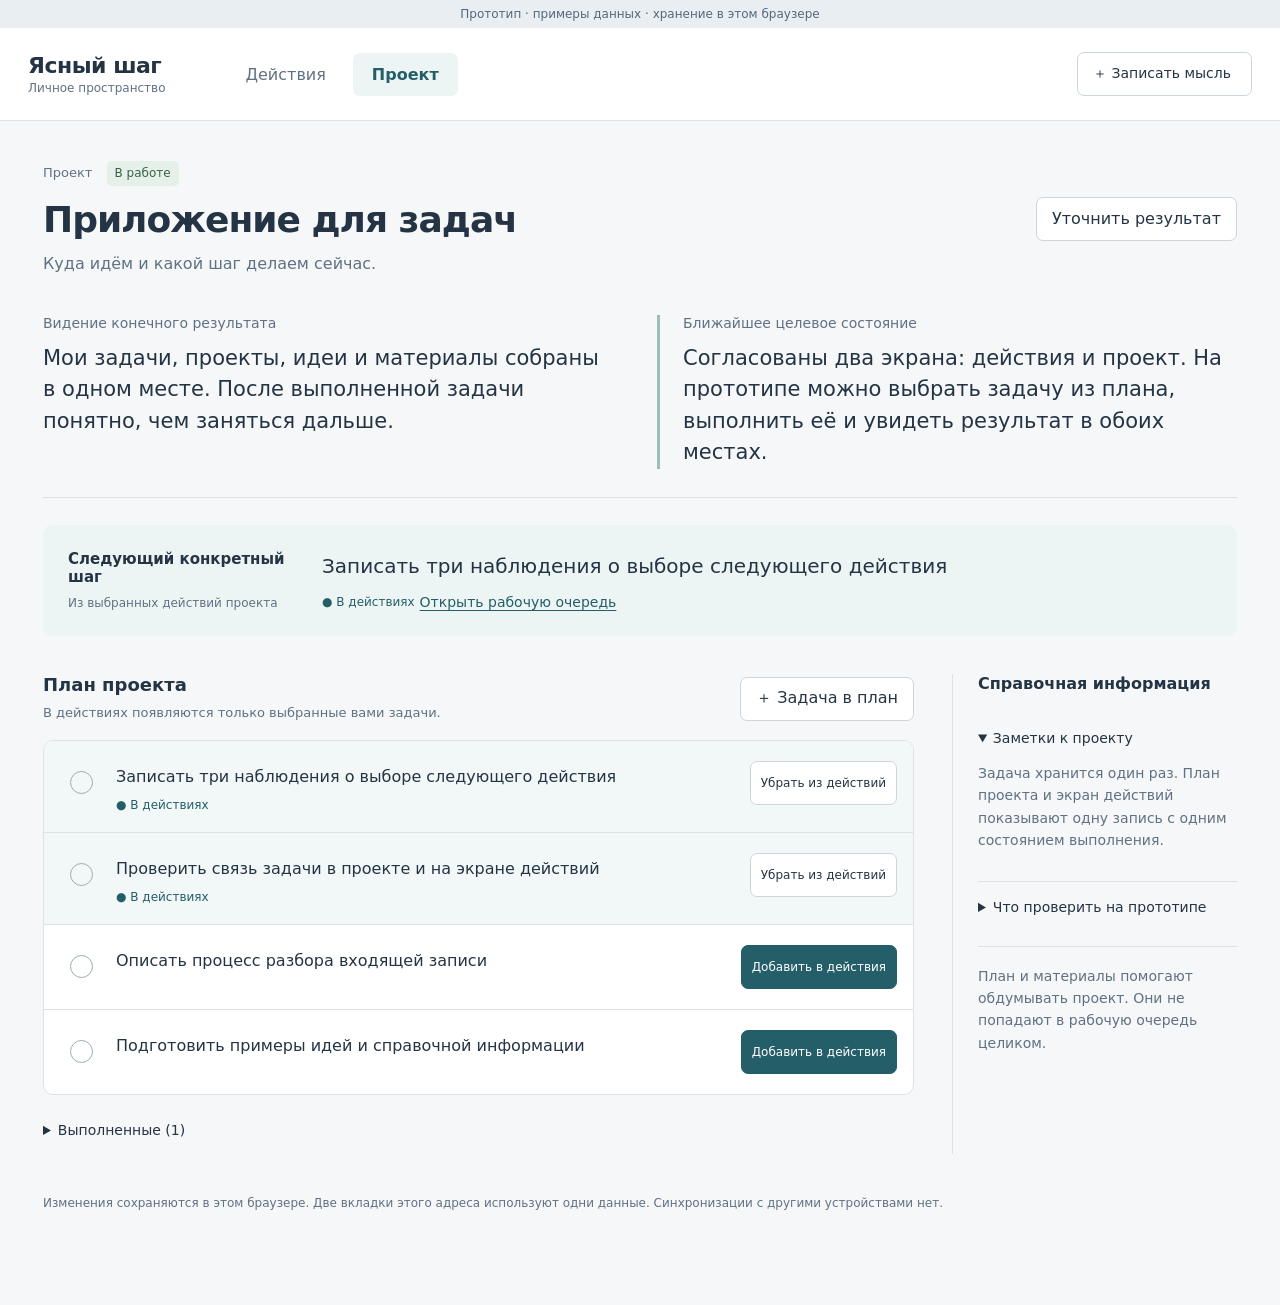
==== deliverables/clear-step/project.html @ dcada61d "feat: replace broad concept with linked actions and project screens" ====
<!doctype html>
<html lang="ru">
<head><meta charset="utf-8"><meta name="viewport" content="width=device-width,initial-scale=1"><title>Проект — Ясный шаг</title><link rel="stylesheet" href="screen.css"></head>
<body data-screen="project">
  <div class="demo">Прототип · примеры данных · хранение в этом браузере</div>
  <header class="app-header"><a class="brand" href="actions.html">Ясный шаг<span>Личное пространство</span></a><nav aria-label="Экраны прототипа"><a href="actions.html">Действия</a><a href="project.html" aria-current="page">Проект</a></nav><button type="button" data-action="capture" class="capture">＋ Записать мысль <span id="inbox-count"></span></button></header>
  <main>
    <div class="page-heading"><div><p class="eyebrow">Проект <span class="status-label">В работе</span></p><h1 id="project-name">Приложение для задач</h1><p class="intro">Куда идём и какой шаг делаем сейчас.</p></div><button type="button" data-action="edit-project">Уточнить результат</button></div>
    <section class="project-direction" aria-label="Направление проекта"><div class="vision"><h2>Видение конечного результата</h2><p id="vision"></p></div><div class="target"><h2>Ближайшее целевое состояние</h2><p id="target"></p></div></section>
    <section class="next-step" aria-labelledby="next-title"><div class="next-label"><h2 id="next-title">Следующий конкретный шаг</h2><small>Из выбранных действий проекта</small></div><div id="next-step"></div></section>
    <div class="project-workspace"><section id="plan"><div class="list-heading"><div><h2>План проекта</h2><p class="footnote">В действиях появляются только выбранные вами задачи.</p></div><button type="button" data-action="new-task">＋ Задача в план</button></div><div id="project-plan"></div><details class="completed-plan"><summary id="completed-summary">Выполненные</summary><div id="completed-plan"></div></details></section><aside class="materials"><h2>Справочная информация</h2><details open><summary>Заметки к проекту</summary><p>Задача хранится один раз. План проекта и экран действий показывают одну запись с одним состоянием выполнения.</p></details><details><summary>Что проверить на прототипе</summary><ul><li>Выбрать задачу из плана.</li><li>Найти её на экране действий.</li><li>Изменить формулировку и выполнить.</li><li>Вернуться в проект и увидеть результат.</li></ul></details><p class="footnote">План и материалы помогают обдумывать проект. Они не попадают в рабочую очередь целиком.</p></aside></div>
    <p id="storage-note" class="storage-note"></p>
  </main>
  <dialog id="task-dialog" aria-labelledby="task-dialog-title"><div id="task-dialog-content"></div></dialog>
  <dialog id="project-dialog" aria-labelledby="project-dialog-title"><div class="dialog-heading"><h2 id="project-dialog-title">Направление проекта</h2><button type="button" data-action="close-project" aria-label="Закрыть">×</button></div><form id="project-form"><label>Видение конечного результата<textarea name="vision" required maxlength="1500"></textarea></label><label>Ближайшее целевое состояние<textarea name="target" required maxlength="1500"></textarea></label><p id="project-error" class="form-error" role="alert"></p><div class="form-actions"><button class="primary" type="submit">Сохранить</button></div></form></dialog>
  <dialog id="capture-dialog" aria-labelledby="capture-title"><div class="dialog-heading"><h2 id="capture-title">Записать мысль</h2><button type="button" data-action="close-capture" aria-label="Закрыть">×</button></div><form id="capture-form"><label>Что нужно сохранить?<textarea name="text" required maxlength="2000" placeholder="Можно пока не решать, что с этим делать"></textarea></label><div class="form-actions"><button class="primary" type="submit">Сохранить во входящие</button></div></form><p class="footnote">Запись сохраняется отдельно. Она не становится действием автоматически.</p><details><summary id="inbox-summary">Записанные мысли</summary><div id="inbox-list"></div></details></dialog>
  <div class="feedback" role="status" aria-live="polite" hidden><span id="feedback-text"></span><button type="button" data-action="undo" hidden>Отменить</button></div>
  <script src="screen.js"></script>
</body>
</html>
---- deliverables/clear-step/screen.css ----
:root{font-family:"Segoe UI",system-ui,-apple-system,sans-serif;color:#243444;background:#f5f7f8;--ink:#243444;--muted:#607183;--line:#dce3e8;--accent:#245e68;--soft:#edf5f4;--paper:#fff}*{box-sizing:border-box}body{margin:0}button,input,textarea,select{font:inherit}button,a{-webkit-tap-highlight-color:transparent}button{min-height:44px;padding:10px 15px;border:1px solid #cbd6de;border-radius:7px;background:white;color:var(--ink);cursor:pointer;font-weight:500}button:hover{background:#f1f6f7;border-color:#a1b4bd}button:disabled{opacity:.4;cursor:default}button.primary{background:var(--accent);border-color:var(--accent);color:white}button.primary:hover{background:#194a53}a{color:var(--accent)}:focus-visible{outline:3px solid #b97622;outline-offset:3px}h1,h2,h3,p{margin-top:0}h1{font-size:36px;letter-spacing:-1px;font-weight:600;margin-bottom:10px;line-height:1.2}h2{font-size:18px;font-weight:600;margin-bottom:12px}h3{font-size:16px;font-weight:600}p{line-height:1.6}small{font-size:13px;color:var(--muted)}.demo{text-align:center;padding:7px 15px;font-size:12px;background:#e8eef1;color:#56697b}.app-header{display:flex;align-items:center;gap:36px;padding:24px max(28px,calc((100vw - 1250px)/2));border-bottom:1px solid var(--line);background:white}.brand{color:var(--ink);font-size:22px;font-weight:650;text-decoration:none;letter-spacing:-.5px;white-space:nowrap}.brand span{display:block;font-size:12px;font-weight:400;color:var(--muted);letter-spacing:0;margin-top:3px}.app-header nav{display:flex;gap:8px;margin-left:25px}.app-header nav a{padding:12px 19px;text-decoration:none;color:var(--muted);border-radius:7px}.app-header nav a[aria-current=page]{color:var(--accent);background:var(--soft);font-weight:600}.capture{margin-left:auto;font-size:14px;background:transparent}.capture span{font-size:12px;margin-left:5px}main{max-width:1250px;margin:auto;padding:40px 28px 80px}.page-heading{display:flex;align-items:center;justify-content:space-between;gap:20px;margin-bottom:38px}.eyebrow{font-size:13px;color:var(--muted);margin-bottom:12px}.intro{font-size:16px;color:var(--muted);margin:0}.status-label{display:inline-block;margin-left:10px;padding:3px 8px;background:#e5f0e9;color:#386247;border-radius:5px;font-size:12px}.actions-layout{display:grid;grid-template-columns:minmax(0,1fr) 300px;gap:40px}.list-heading{display:flex;justify-content:space-between;align-items:center;gap:15px;margin-bottom:16px}.list-heading h2{margin:0}.list-heading>span{font-size:13px;color:var(--muted)}.list-heading .footnote{margin:8px 0 0}.task-list{background:white;border:1px solid var(--line);border-radius:10px;overflow:hidden}.task-row{display:flex;align-items:start;gap:12px;padding:20px 16px;border-bottom:1px solid var(--line);position:relative}.task-row:last-child{border-bottom:0}.task-row.current{background:var(--soft);border-left:4px solid var(--accent);padding-left:12px}.task-row.in-actions{background:#f2f8f7}.task-row.completed .task-title{text-decoration:line-through;color:var(--muted)}.check-button{width:44px;min-width:44px;height:44px;border:0;padding:10px;background:transparent}.check-button span{display:block;width:23px;height:23px;border:1.5px solid #9badb6;border-radius:50%;font-size:14px;line-height:20px;color:var(--accent)}.check-button:hover{background:#e3edee}.task-body{flex:1;min-width:0}.task-title{display:block;padding:0;min-height:32px;text-align:left;border:0;background:transparent;border-radius:2px;font-size:16px;font-weight:500;line-height:1.5;overflow-wrap:anywhere}.task-title:hover{background:transparent;color:var(--accent)}.current .task-title{font-size:19px}.task-meta{display:flex;gap:9px;flex-wrap:wrap;margin-top:5px;font-size:12px;color:var(--muted);align-items:center}.task-meta a{text-decoration:none}.task-state{font-size:12px;color:var(--accent);display:inline-flex;gap:5px;align-items:center}.row-controls{display:flex;gap:5px;align-items:center;flex-wrap:wrap}.row-controls button{font-size:12px;padding:8px 10px}.row-controls .order{padding:8px;min-width:36px}.row-label{font-size:12px;color:var(--accent);margin-bottom:8px}.footnote{font-size:13px;color:var(--muted);line-height:1.6;margin:18px 0 12px;max-width:75ch}.text-link{font-size:14px;text-underline-offset:3px}.context{border-left:1px solid var(--line);padding-left:26px}.context h2{font-size:15px;color:var(--muted);font-weight:500}.context h3{font-size:20px;line-height:1.4;margin:12px 0 22px}.context .context-label{display:block;color:var(--muted);font-size:12px;margin:22px 0 7px}.context p{font-size:14px}.context a{font-size:14px}.project-direction{display:grid;grid-template-columns:1fr 1fr;gap:34px;border-bottom:1px solid var(--line);padding-bottom:28px;margin-bottom:27px}.project-direction h2{font-size:14px;color:var(--muted);font-weight:500}.project-direction p{font-size:21px;line-height:1.5;margin:0;max-width:43ch;white-space:pre-wrap;overflow-wrap:anywhere}.target{border-left:3px solid #9cbfbc;padding-left:23px}.next-step{display:grid;grid-template-columns:230px minmax(0,1fr);gap:24px;padding:25px;background:var(--soft);border-radius:9px;margin-bottom:38px}.next-label h2{margin-bottom:6px;font-size:15px}.next-label small{font-size:12px}.next-step .task-title{font-size:20px}.next-step p{margin-bottom:0}.next-step .row-controls{margin-top:12px}.project-workspace{display:grid;grid-template-columns:minmax(0,1fr) 285px;gap:38px}.materials{padding-left:25px;border-left:1px solid var(--line)}.materials h2{font-size:16px;margin-bottom:20px}.materials p,.materials li{font-size:14px;line-height:1.6;color:var(--muted)}.materials ul{padding-left:19px}.materials details{padding:15px 0;border-bottom:1px solid var(--line)}summary{cursor:pointer;min-height:34px;line-height:1.5;font-size:14px}.completed-plan{margin-top:25px}.empty{padding:28px;background:white;border:1px dashed #b6c7cf;border-radius:9px}.empty h2{font-size:20px}.empty p{font-size:14px;color:var(--muted)}.storage-note{margin-top:40px;font-size:12px;color:var(--muted)}.storage-note.warning{color:#815523;background:#fbf3df;padding:12px 15px;border-radius:6px}dialog{color:var(--ink);border:1px solid var(--line);border-radius:12px;padding:28px;width:min(600px,calc(100% - 28px));max-height:90vh;overflow:auto;box-shadow:0 20px 70px #142b3c28}dialog::backdrop{background:#122a3d66}.dialog-heading{display:flex;align-items:start;justify-content:space-between;gap:20px;margin-bottom:12px}.dialog-heading button{font-size:23px;line-height:1;width:44px;min-width:44px;border:0;margin-top:-10px;margin-right:-10px}.dialog-heading h2{font-size:23px;line-height:1.3;margin:0}.dialog-project{font-size:13px;color:var(--muted);margin-bottom:22px}label{display:block;font-size:14px;color:#40556a;margin:18px 0}input,textarea,select{display:block;width:100%;margin-top:8px;padding:11px 12px;border:1px solid #b3c1cd;border-radius:7px;background:white;color:var(--ink);font-size:16px}textarea{min-height:110px;resize:vertical;line-height:1.6}.form-actions{display:flex;justify-content:flex-end;gap:10px;flex-wrap:wrap;margin-top:22px}.task-options{display:flex;gap:8px;flex-wrap:wrap;border-top:1px solid var(--line);margin-top:20px;padding-top:20px}.form-error{font-size:14px;color:#a23e2c}.feedback{position:fixed;bottom:22px;left:50%;transform:translateX(-50%);background:#233e4a;color:white;padding:13px 18px;border-radius:9px;max-width:min(750px,calc(100vw - 30px));z-index:20;box-shadow:0 6px 24px #122a3d22;font-size:14px;line-height:1.5}.feedback button{margin-left:12px;background:transparent;border-color:#78929d;color:white;min-height:38px;padding:6px 12px}.inbox-item{border-bottom:1px solid var(--line);padding:12px 0;font-size:14px;white-space:pre-wrap;overflow-wrap:anywhere}
@media(max-width:1050px){.app-header{padding:20px 25px;gap:20px}.app-header nav{margin-left:0}.actions-layout{grid-template-columns:minmax(0,1fr) 240px;gap:25px}.context{padding-left:20px}.project-workspace{grid-template-columns:1fr}.materials{padding:25px 0 0;border-left:0;border-top:1px solid var(--line)}.row-controls .order{display:none}.next-step{grid-template-columns:200px 1fr}}
@media(max-width:760px){main{padding:28px 18px 100px}.app-header{padding:16px 18px;gap:12px;flex-wrap:wrap}.brand{font-size:20px}.brand span{font-size:11px}.app-header nav{order:3;width:100%;border-top:1px solid var(--line);padding-top:10px;margin-top:5px}.app-header nav a{padding:9px 16px}.capture{font-size:12px;padding:9px 10px}.demo{font-size:11px}h1{font-size:30px}.page-heading{align-items:start;flex-direction:column;margin-bottom:27px}.page-heading>button{font-size:13px}.actions-layout{grid-template-columns:1fr}.context{padding:22px 0 0;border-left:0;border-top:1px solid var(--line)}.task-row{padding:17px 10px;gap:8px;flex-wrap:wrap}.task-row.current{padding-left:6px}.task-title{font-size:15px}.current .task-title{font-size:17px}.task-body{min-width:calc(100% - 60px)}.row-controls{margin-left:52px}.row-controls .order{display:inline-block;min-width:44px}.task-meta{font-size:12px}.project-direction{grid-template-columns:1fr;gap:25px}.project-direction p{font-size:19px}.target{padding-left:18px}.next-step{display:block;padding:20px}.next-label{margin-bottom:18px}.next-step .task-title{font-size:18px}.next-step .row-controls{margin-left:0}.list-heading{align-items:start;flex-wrap:wrap}.list-heading button{font-size:13px}.intro{font-size:14px}.feedback{bottom:16px;width:calc(100% - 30px)}dialog{padding:23px 20px}.form-actions button{flex-grow:1}}
@media(prefers-reduced-motion:reduce){*{scroll-behavior:auto!important}}
.row-controls .order{display:inline-block;min-width:44px}
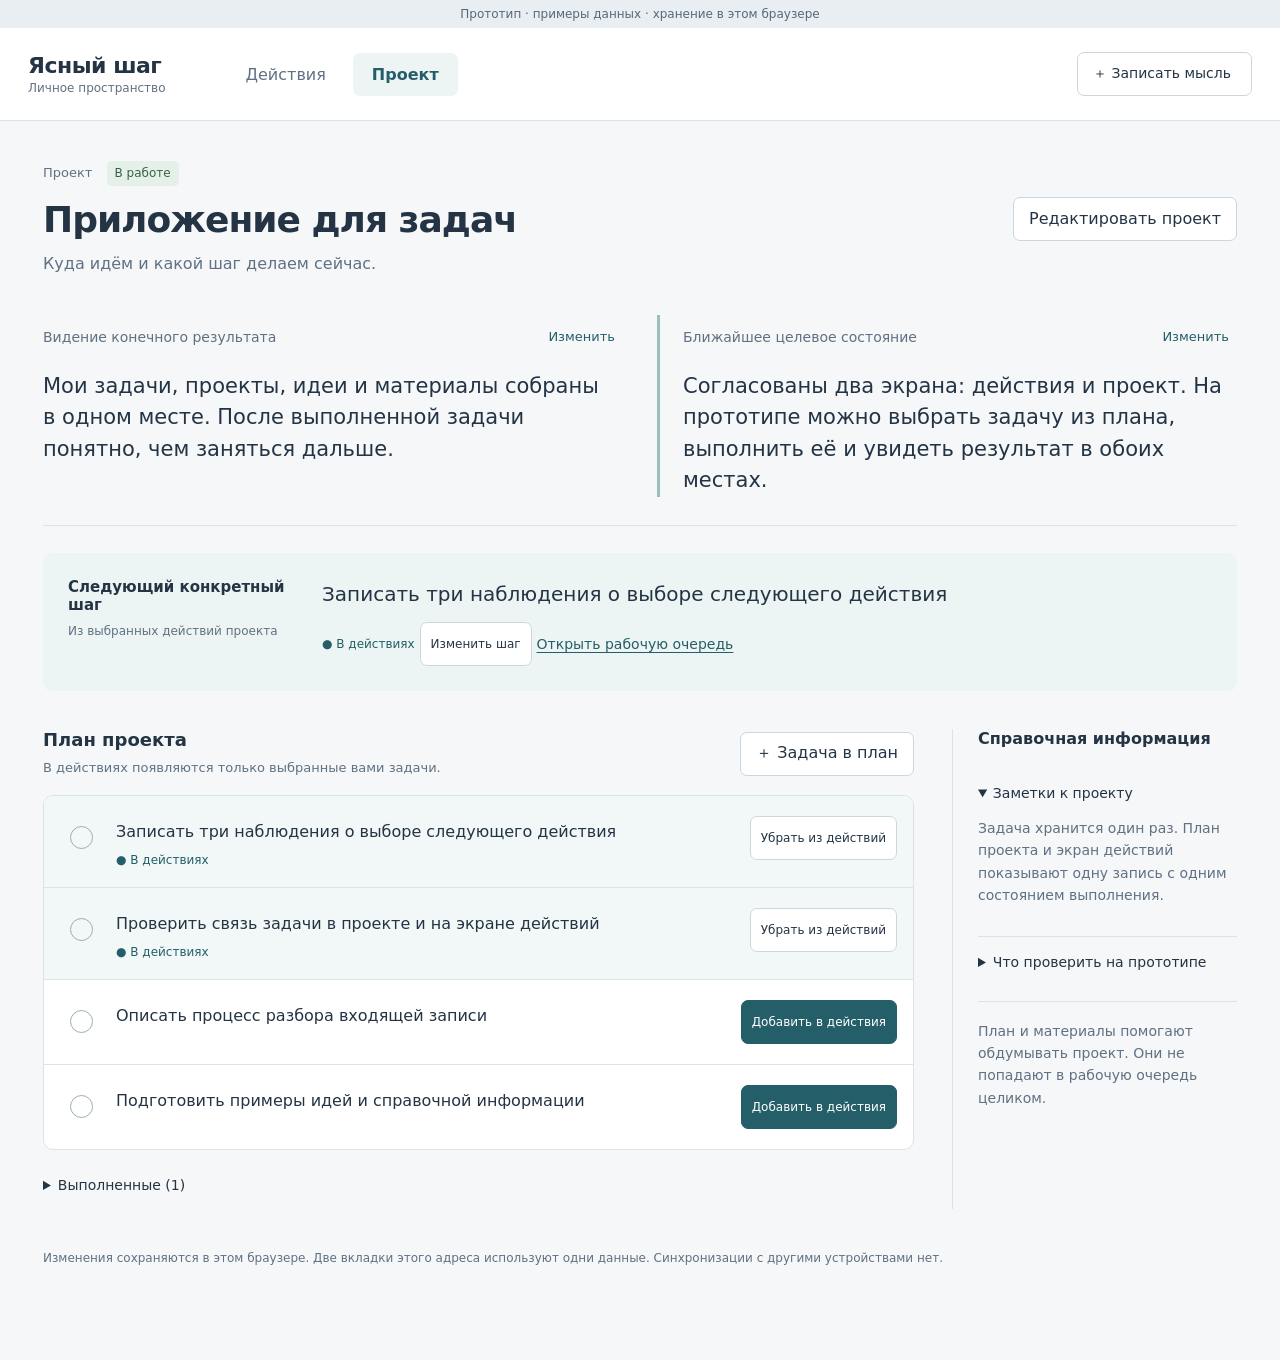
==== commit ec587c06: "feat: make project outcomes and next-step editing explicit" ====
--- a/deliverables/clear-step/project.html
+++ b/deliverables/clear-step/project.html
@@ -5,14 +5,14 @@
   <div class="demo">Прототип · примеры данных · хранение в этом браузере</div>
   <header class="app-header"><a class="brand" href="actions.html">Ясный шаг<span>Личное пространство</span></a><nav aria-label="Экраны прототипа"><a href="actions.html">Действия</a><a href="project.html" aria-current="page">Проект</a></nav><button type="button" data-action="capture" class="capture">＋ Записать мысль <span id="inbox-count"></span></button></header>
   <main>
-    <div class="page-heading"><div><p class="eyebrow">Проект <span class="status-label">В работе</span></p><h1 id="project-name">Приложение для задач</h1><p class="intro">Куда идём и какой шаг делаем сейчас.</p></div><button type="button" data-action="edit-project">Уточнить результат</button></div>
-    <section class="project-direction" aria-label="Направление проекта"><div class="vision"><h2>Видение конечного результата</h2><p id="vision"></p></div><div class="target"><h2>Ближайшее целевое состояние</h2><p id="target"></p></div></section>
+    <div class="page-heading"><div><p class="eyebrow">Проект <span class="status-label">В работе</span></p><h1 id="project-name">Приложение для задач</h1><p class="intro">Куда идём и какой шаг делаем сейчас.</p></div><button type="button" data-action="edit-project" data-field="name">Редактировать проект</button></div>
+    <section class="project-direction" aria-label="Направление проекта"><div class="vision"><div class="editable-heading"><h2>Видение конечного результата</h2><button type="button" data-action="edit-project" data-field="vision" aria-label="Изменить видение конечного результата">Изменить</button></div><p id="vision"></p></div><div class="target"><div class="editable-heading"><h2>Ближайшее целевое состояние</h2><button type="button" data-action="edit-project" data-field="target" aria-label="Изменить ближайшее целевое состояние">Изменить</button></div><p id="target"></p></div></section>
     <section class="next-step" aria-labelledby="next-title"><div class="next-label"><h2 id="next-title">Следующий конкретный шаг</h2><small>Из выбранных действий проекта</small></div><div id="next-step"></div></section>
     <div class="project-workspace"><section id="plan"><div class="list-heading"><div><h2>План проекта</h2><p class="footnote">В действиях появляются только выбранные вами задачи.</p></div><button type="button" data-action="new-task">＋ Задача в план</button></div><div id="project-plan"></div><details class="completed-plan"><summary id="completed-summary">Выполненные</summary><div id="completed-plan"></div></details></section><aside class="materials"><h2>Справочная информация</h2><details open><summary>Заметки к проекту</summary><p>Задача хранится один раз. План проекта и экран действий показывают одну запись с одним состоянием выполнения.</p></details><details><summary>Что проверить на прототипе</summary><ul><li>Выбрать задачу из плана.</li><li>Найти её на экране действий.</li><li>Изменить формулировку и выполнить.</li><li>Вернуться в проект и увидеть результат.</li></ul></details><p class="footnote">План и материалы помогают обдумывать проект. Они не попадают в рабочую очередь целиком.</p></aside></div>
     <p id="storage-note" class="storage-note"></p>
   </main>
   <dialog id="task-dialog" aria-labelledby="task-dialog-title"><div id="task-dialog-content"></div></dialog>
-  <dialog id="project-dialog" aria-labelledby="project-dialog-title"><div class="dialog-heading"><h2 id="project-dialog-title">Направление проекта</h2><button type="button" data-action="close-project" aria-label="Закрыть">×</button></div><form id="project-form"><label>Видение конечного результата<textarea name="vision" required maxlength="1500"></textarea></label><label>Ближайшее целевое состояние<textarea name="target" required maxlength="1500"></textarea></label><p id="project-error" class="form-error" role="alert"></p><div class="form-actions"><button class="primary" type="submit">Сохранить</button></div></form></dialog>
+  <dialog id="project-dialog" aria-labelledby="project-dialog-title"><div class="dialog-heading"><h2 id="project-dialog-title">Редактировать проект</h2><button type="button" data-action="close-project" aria-label="Закрыть">×</button></div><form id="project-form"><label>Название проекта<input name="name" required maxlength="240"></label><label>Видение конечного результата<textarea name="vision" required maxlength="1500"></textarea></label><label>Ближайшее целевое состояние<textarea name="target" required maxlength="1500"></textarea></label><p id="project-error" class="form-error" role="alert"></p><div class="form-actions"><button type="button" data-action="close-project">Отмена</button><button class="primary" type="submit">Сохранить</button></div></form></dialog>
   <dialog id="capture-dialog" aria-labelledby="capture-title"><div class="dialog-heading"><h2 id="capture-title">Записать мысль</h2><button type="button" data-action="close-capture" aria-label="Закрыть">×</button></div><form id="capture-form"><label>Что нужно сохранить?<textarea name="text" required maxlength="2000" placeholder="Можно пока не решать, что с этим делать"></textarea></label><div class="form-actions"><button class="primary" type="submit">Сохранить во входящие</button></div></form><p class="footnote">Запись сохраняется отдельно. Она не становится действием автоматически.</p><details><summary id="inbox-summary">Записанные мысли</summary><div id="inbox-list"></div></details></dialog>
   <div class="feedback" role="status" aria-live="polite" hidden><span id="feedback-text"></span><button type="button" data-action="undo" hidden>Отменить</button></div>
   <script src="screen.js"></script>
--- a/deliverables/clear-step/screen.css
+++ b/deliverables/clear-step/screen.css
@@ -3,3 +3,4 @@
 @media(max-width:760px){main{padding:28px 18px 100px}.app-header{padding:16px 18px;gap:12px;flex-wrap:wrap}.brand{font-size:20px}.brand span{font-size:11px}.app-header nav{order:3;width:100%;border-top:1px solid var(--line);padding-top:10px;margin-top:5px}.app-header nav a{padding:9px 16px}.capture{font-size:12px;padding:9px 10px}.demo{font-size:11px}h1{font-size:30px}.page-heading{align-items:start;flex-direction:column;margin-bottom:27px}.page-heading>button{font-size:13px}.actions-layout{grid-template-columns:1fr}.context{padding:22px 0 0;border-left:0;border-top:1px solid var(--line)}.task-row{padding:17px 10px;gap:8px;flex-wrap:wrap}.task-row.current{padding-left:6px}.task-title{font-size:15px}.current .task-title{font-size:17px}.task-body{min-width:calc(100% - 60px)}.row-controls{margin-left:52px}.row-controls .order{display:inline-block;min-width:44px}.task-meta{font-size:12px}.project-direction{grid-template-columns:1fr;gap:25px}.project-direction p{font-size:19px}.target{padding-left:18px}.next-step{display:block;padding:20px}.next-label{margin-bottom:18px}.next-step .task-title{font-size:18px}.next-step .row-controls{margin-left:0}.list-heading{align-items:start;flex-wrap:wrap}.list-heading button{font-size:13px}.intro{font-size:14px}.feedback{bottom:16px;width:calc(100% - 30px)}dialog{padding:23px 20px}.form-actions button{flex-grow:1}}
 @media(prefers-reduced-motion:reduce){*{scroll-behavior:auto!important}}
 .row-controls .order{display:inline-block;min-width:44px}
+.editable-heading{display:flex;align-items:center;justify-content:space-between;gap:10px;margin-bottom:12px}.editable-heading h2{margin:0}.editable-heading button{border:0;background:transparent;color:var(--accent);font-size:13px;padding:8px;flex-shrink:0}.editable-heading button:hover{background:var(--soft)}
